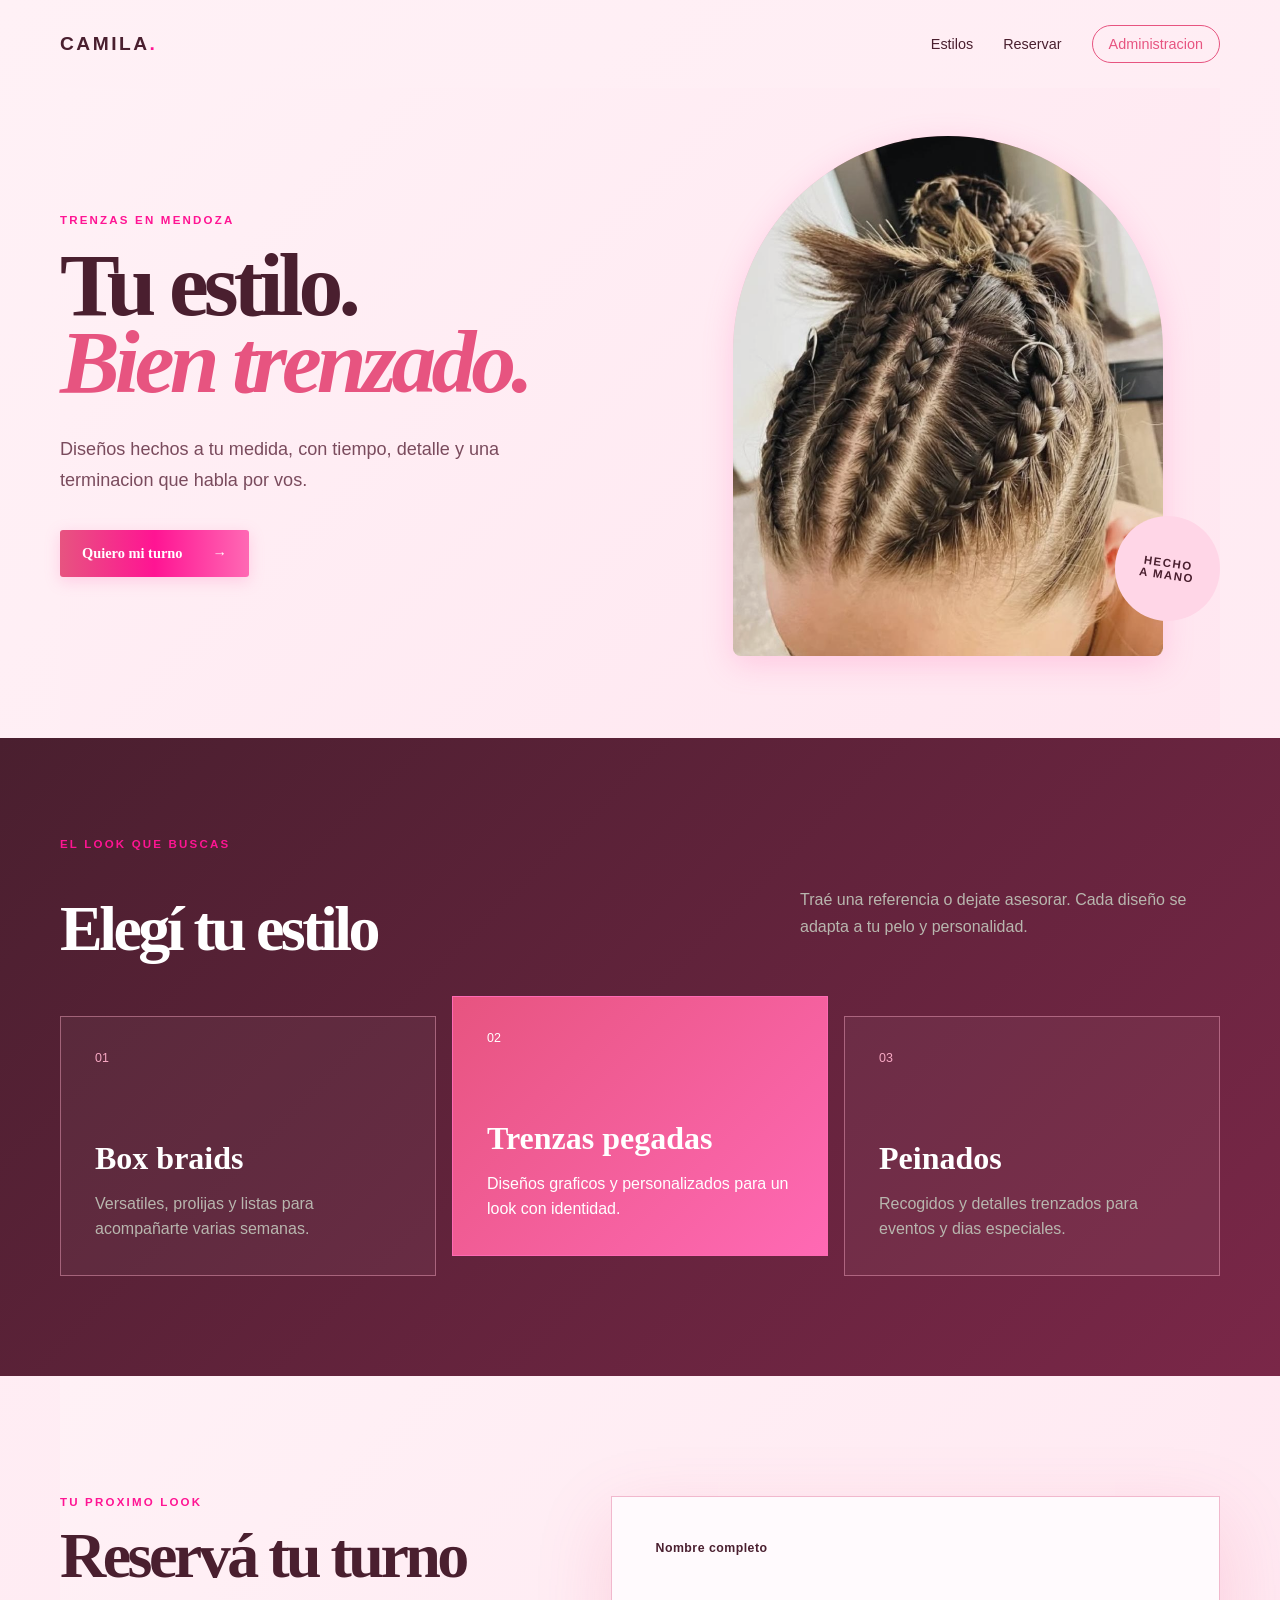
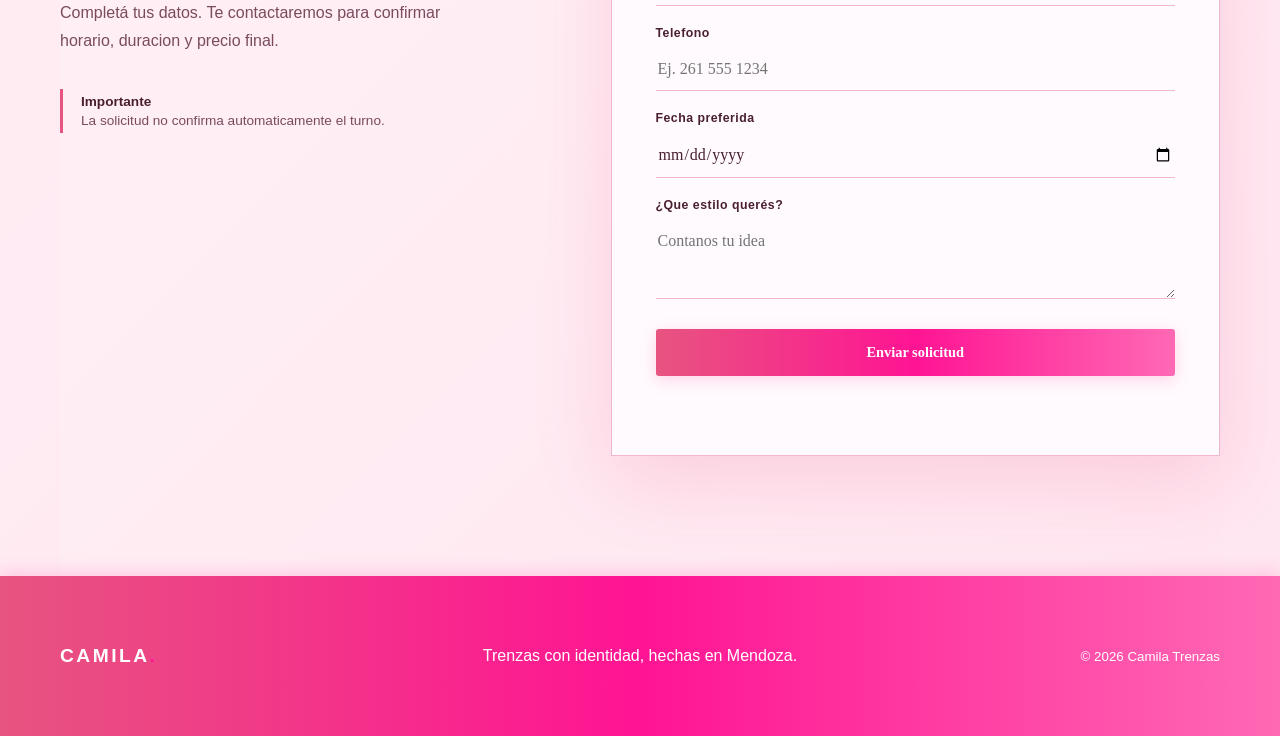
==== src/main/resources/static/index.html @ 9555f53b "Initial commit: Spring Boot application with authentication and reservations" ====
<!doctype html>
<html lang="es">
<head>
  <meta charset="utf-8">
  <meta name="viewport" content="width=device-width, initial-scale=1">
  <meta name="description" content="Reservas de trenzas personalizadas en Mendoza">
  <title>Camila Trenzas | Tu estilo, trenzado</title>
  <link rel="stylesheet" href="assets/app.css">
</head>
<body>
  <nav class="nav shell" aria-label="Navegacion principal">
    <a class="brand" href="index.html">CAMILA<span>.</span></a>
    <div class="nav-links"><a href="#estilos">Estilos</a><a href="#reserva">Reservar</a><a class="nav-admin" href="login.html">Administracion</a></div>
  </nav>
  <main>
    <section class="hero shell">
      <div class="hero-copy"><p class="eyebrow">TRENZAS EN MENDOZA</p><h1>Tu estilo.<br><em>Bien trenzado.</em></h1>
        <p class="lede">Diseños hechos a tu medida, con tiempo, detalle y una terminacion que habla por vos.</p>
        <a class="button" href="#reserva">Quiero mi turno <span aria-hidden="true">→</span></a>
      </div>
      <div class="hero-art"><div class="arch"><img src="assets/img/trenzas.jpeg" alt="Modelo con trenzas"></div><span class="stamp">HECHO<br>A MANO</span></div>
    </section>
    <section id="estilos" class="styles-section"><div class="shell"><p class="eyebrow">EL LOOK QUE BUSCAS</p><div class="section-heading"><h2>Elegí tu estilo</h2><p>Traé una referencia o dejate asesorar. Cada diseño se adapta a tu pelo y personalidad.</p></div>
      <div class="style-grid">
        <article class="style-card"><span>01</span><h3>Box braids</h3><p>Versatiles, prolijas y listas para acompañarte varias semanas.</p></article>
        <article class="style-card featured"><span>02</span><h3>Trenzas pegadas</h3><p>Diseños graficos y personalizados para un look con identidad.</p></article>
        <article class="style-card"><span>03</span><h3>Peinados</h3><p>Recogidos y detalles trenzados para eventos y dias especiales.</p></article>
      </div></div>
    </section>
    <section id="reserva" class="booking shell">
      <div><p class="eyebrow">TU PROXIMO LOOK</p><h2>Reservá tu turno</h2><p>Completá tus datos. Te contactaremos para confirmar horario, duracion y precio final.</p><div class="booking-note"><strong>Importante</strong><span>La solicitud no confirma automaticamente el turno.</span></div></div>
      <form id="booking-form" class="form-card" novalidate>
        <label>Nombre completo<input name="nombre" autocomplete="name" minlength="2" maxlength="80" required></label>
        <label>Telefono<input name="telefono" type="tel" autocomplete="tel" minlength="8" maxlength="25" placeholder="Ej. 261 555 1234" required></label>
        <label>Fecha preferida<input name="fechaReserva" type="date" required></label>
        <label>¿Que estilo querés?<textarea name="tipoTrenza" minlength="3" maxlength="120" rows="3" placeholder="Contanos tu idea" required></textarea></label>
        <button class="button" type="submit">Enviar solicitud</button><p id="booking-status" class="status" role="status"></p>
      </form>
    </section>
  </main>
  <footer><div class="shell"><a class="brand" href="/">CAMILA<span>.</span></a><p>Trenzas con identidad, hechas en Mendoza.</p><small>© 2026 Camila Trenzas</small></div></footer>
  <script src="assets/api.js"></script><script src="assets/home.js"></script>
</body>
</html>
---- src/main/resources/static/assets/app.css ----
:root {
    --ink: #4a1f2f;
    --paper: #fff1f6;
    --cream: #fffafd;
    --coral: #e75480;
    --pink: #f8a9c4;
    --lime: #ffd6e7;
    --line: #f1b8cd;
    --muted: #7a4b5d;
    --shadow: 0 24px 70px rgba(231, 84, 128, .18);
}
*{box-sizing:border-box}html{scroll-behavior:smooth}body{margin:0;background:var(--paper);color:var(--ink);font-family:'DM Sans',Arial,sans-serif}a{color:inherit}.shell{width:min(1160px,calc(100% - 40px));margin-inline:auto}.nav{height:88px;display:flex;align-items:center;justify-content:space-between}.brand{font-weight:800;letter-spacing:.13em;text-decoration:none;font-size:1.2rem}.brand span{color:var(--coral)}.nav-links{display:flex;align-items:center;gap:30px}.nav-links a{text-decoration:none;font-size:.9rem}.nav-admin{border:1px solid var(--ink);padding:10px 16px;border-radius:50px}.hero{min-height:650px;display:grid;grid-template-columns:1fr 1fr;align-items:center;gap:70px;padding-block:45px 80px}.eyebrow{font-size:.72rem;font-weight:700;letter-spacing:.19em;color:var(--coral);margin:0 0 20px}.hero h1,.booking h2,.section-heading h2,.auth-card h1,.admin-title h1{font-family:'Playfair Display',Georgia,serif;font-size:clamp(3.8rem,7vw,6.7rem);line-height:.86;letter-spacing:-.055em;margin:0}.hero h1 em{color:var(--coral);font-weight:700}.lede{font-size:1.13rem;line-height:1.7;color:var(--muted);max-width:510px;margin:34px 0}.button{display:inline-flex;justify-content:center;align-items:center;gap:30px;background:var(--ink);color:white;border:0;border-radius:3px;padding:15px 22px;font:600 .9rem 'DM Sans';text-decoration:none;cursor:pointer}.button:hover{background:var(--coral)}button:disabled{opacity:.55;cursor:wait}.hero-art{position:relative;display:flex;justify-content:center}.arch{height:520px;width:min(430px,100%);overflow:hidden;border-radius:220px 220px 8px 8px;background:var(--pink)}.arch img{width:100%;height:100%;object-fit:cover;filter:saturate(.75) contrast(.95)}.stamp{position:absolute;right:0;bottom:35px;width:105px;height:105px;border-radius:50%;background:var(--lime);display:grid;place-items:center;text-align:center;font-size:.72rem;font-weight:800;letter-spacing:.13em;transform:rotate(8deg)}
.styles-section{background:var(--ink);color:white;padding:100px 0}.section-heading{display:flex;justify-content:space-between;align-items:end;gap:40px}.section-heading h2,.booking h2{font-size:clamp(3rem,5vw,5rem)}.section-heading p{color:#b8b6ae;max-width:420px;line-height:1.7}.style-grid{display:grid;grid-template-columns:repeat(3,1fr);gap:16px;margin-top:60px}.style-card{border:1px solid #494941;padding:34px;min-height:260px;display:flex;flex-direction:column;justify-content:end}.style-card span{margin-bottom:auto;color:var(--pink);font-size:.78rem}.style-card h3{font:700 2rem 'Playfair Display';margin:0 0 15px}.style-card p{color:#b8b6ae;line-height:1.55;margin:0}.style-card.featured{background:var(--coral);border-color:var(--coral);transform:translateY(-20px)}.style-card.featured p,.style-card.featured span{color:white}.booking{padding-block:120px;display:grid;grid-template-columns:.85fr 1.15fr;gap:100px;align-items:start}.booking>div>p:not(.eyebrow){line-height:1.7;color:var(--muted);max-width:400px}.booking-note{border-left:3px solid var(--coral);padding:5px 0 5px 18px;margin-top:35px;display:flex;flex-direction:column;font-size:.85rem}.booking-note span{color:var(--muted);margin-top:4px}.form-card,.auth-card{background:var(--cream);padding:44px;box-shadow:var(--shadow)}label{display:flex;flex-direction:column;gap:8px;font-size:.77rem;font-weight:700;letter-spacing:.04em;margin-bottom:20px}input,textarea{width:100%;border:0;border-bottom:1px solid var(--line);background:transparent;padding:12px 2px;font:400 1rem 'DM Sans';color:var(--ink);outline:none}input:focus,textarea:focus{border-color:var(--coral)}textarea{resize:vertical}.form-card .button,.auth-card .button{width:100%;margin-top:10px}.status{min-height:20px;margin:15px 0 0;font-size:.84rem}.status.error{color:#b82828}.status.success{color:#286c49}footer{background:#dfd7ca;padding:55px 0}footer .shell{display:grid;grid-template-columns:1fr 2fr 1fr;align-items:center}footer p{text-align:center;color:var(--muted)}footer small{text-align:right;color:var(--muted)}
.auth-page{background:var(--ink);min-height:100vh}.auth-layout{width:min(1050px,calc(100% - 40px));min-height:100vh;margin:auto;display:grid;grid-template-columns:1fr minmax(320px,470px);align-items:center;gap:90px}.brand.dark{color:white;align-self:start;margin-top:40px}.auth-card{grid-column:2;grid-row:1;padding:55px}.auth-card h1{font-size:4rem}.auth-card>p:not(.eyebrow){color:var(--muted);margin-bottom:35px}.back-link{display:block;text-align:center;margin-top:28px;color:var(--muted);font-size:.85rem;text-decoration:none}
.admin-page{background:#eeeae2;min-height:100vh}.admin-header{height:76px;padding:0 max(25px,calc((100% - 1200px)/2));background:var(--ink);display:flex;align-items:center;justify-content:space-between;color:white}.admin-account{display:flex;align-items:center;gap:12px;font-size:.84rem}.account-dot{width:8px;height:8px;border-radius:50%;background:var(--lime);box-shadow:0 0 0 4px rgba(217,230,139,.12)}.text-button{border:0;background:transparent;color:inherit;font:600 .82rem 'DM Sans';cursor:pointer;text-decoration:underline;text-underline-offset:4px}.text-button.light{margin-left:12px;color:#d8d6cf}.admin-main{width:min(1200px,calc(100% - 40px));margin:56px auto 90px}.admin-title{display:flex;align-items:end;justify-content:space-between;gap:40px;margin-bottom:38px}.admin-title h1{font-size:4.8rem}.admin-intro{max-width:530px;color:var(--muted);line-height:1.55;margin:20px 0 0}.admin-primary{min-width:190px}.admin-primary span{font-size:1.25rem;line-height:0}.admin-summary{display:grid;grid-template-columns:repeat(3,1fr);border:1px solid var(--line);background:var(--cream);margin-bottom:28px}.admin-summary article{min-height:150px;padding:26px 30px;display:flex;flex-direction:column;border-right:1px solid var(--line)}.admin-summary article:last-child{border:0}.admin-summary article>span{font-size:.7rem;font-weight:700;letter-spacing:.13em;text-transform:uppercase;color:var(--muted)}.admin-summary strong{font:700 2.6rem 'Playfair Display',Georgia,serif;margin:auto 0 2px}.admin-summary small{color:var(--muted)}.admin-summary .summary-security{background:var(--pink)}.summary-security strong{font-size:1.8rem}.summary-security button{border:0;background:none;padding:0;text-align:left;font:700 .8rem 'DM Sans';cursor:pointer;width:max-content}.reservations-section{background:var(--cream);border:1px solid var(--line)}.section-bar{padding:26px 28px;display:flex;align-items:end;justify-content:space-between;gap:30px;border-bottom:1px solid var(--line)}.section-bar h2{font:700 1.8rem 'Playfair Display';margin:0 0 5px}.section-bar p{color:var(--muted);margin:0;font-size:.86rem}.toolbar{display:flex;align-items:end;gap:10px}.toolbar label{margin:0;gap:5px}.toolbar label span{font-size:.67rem;text-transform:uppercase;letter-spacing:.08em;color:var(--muted)}.toolbar input{border:1px solid var(--line);background:white;padding:10px 11px;min-width:145px}.secondary-button,.clear-button,.delete-button,.danger-button{font:700 .78rem 'DM Sans';cursor:pointer;border-radius:3px}.secondary-button{border:1px solid var(--ink);background:var(--ink);color:white;padding:11px 18px}.clear-button{border:1px solid var(--line);background:transparent;padding:11px 16px;color:var(--ink)}.secondary-button:hover{background:var(--coral);border-color:var(--coral)}.clear-button:hover{border-color:var(--ink)}.table-card{padding:0}.table-wrap{overflow:auto}table{width:100%;border-collapse:collapse}th,td{text-align:left;padding:19px 22px;border-bottom:1px solid #e6e1d8;white-space:nowrap}th{font-size:.67rem;letter-spacing:.12em;text-transform:uppercase;color:var(--muted);background:#faf8f2}td{font-size:.9rem}.client-cell{font-weight:700}.action-cell{text-align:right}.delete-button{border:1px solid #e7c2bb;background:#fff8f6;color:#a43725;padding:8px 12px}.delete-button:hover{background:#a43725;color:white;border-color:#a43725}.empty{text-align:center;padding:65px;color:var(--muted)}.empty-state{text-align:center;padding:70px 20px;color:var(--muted)}.empty-state span{display:grid;place-items:center;width:50px;height:50px;border-radius:50%;background:#eee9df;margin:0 auto 15px;font:700 1.3rem 'Playfair Display'}.empty-state h3{font:700 1.5rem 'Playfair Display';color:var(--ink);margin:0 0 7px}.empty-state p{margin:0}.hidden{display:none!important}.sr-only{position:absolute;width:1px;height:1px;padding:0;margin:-1px;overflow:hidden;clip:rect(0,0,0,0);white-space:nowrap;border:0}
.admin-dialog{width:min(680px,calc(100% - 30px));max-height:calc(100vh - 40px);overflow:auto;border:0;border-radius:6px;padding:0;background:var(--cream);color:var(--ink);box-shadow:0 35px 100px rgba(0,0,0,.28)}.admin-dialog::backdrop{background:rgba(23,23,20,.7);backdrop-filter:blur(4px)}.dialog-heading{padding:34px 38px 28px;display:flex;justify-content:space-between;gap:25px;border-bottom:1px solid var(--line)}.dialog-heading .eyebrow{margin-bottom:10px}.dialog-heading h2,.confirm-dialog h2{font:700 2.3rem 'Playfair Display',Georgia,serif;margin:0}.dialog-heading p:not(.eyebrow){margin:8px 0 0;color:var(--muted);font-size:.9rem}.dialog-close{border:0;background:#eee9df;border-radius:50%;width:36px;height:36px;flex:0 0 36px;font-size:1.5rem;line-height:1;cursor:pointer}.dialog-close:hover{background:var(--pink)}.dialog-form{padding:30px 38px 36px}.form-grid{display:grid;grid-template-columns:1fr 1fr;gap:4px 22px}.dialog-form label{margin-bottom:20px}.dialog-form label>span{font-size:.72rem;text-transform:uppercase;letter-spacing:.07em;color:var(--muted)}.dialog-form input{border:1px solid var(--line);background:white;border-radius:3px;padding:13px 12px}.dialog-form input:focus{border-color:var(--coral);box-shadow:0 0 0 3px rgba(239,106,76,.1)}.dialog-actions{display:flex;justify-content:flex-end;gap:10px;margin-top:25px}.dialog-actions .button{min-width:170px}.password-dialog{width:min(560px,calc(100% - 30px))}.password-field>div{position:relative}.password-field input{padding-right:75px}.show-password{position:absolute;right:9px;top:50%;transform:translateY(-50%);border:0;background:none;color:var(--coral);font:700 .74rem 'DM Sans';cursor:pointer}.strength{margin:-7px 0 18px}.strength>div{height:5px;border-radius:5px;background:#e7e2d8;overflow:hidden}.strength>div span{display:block;width:0;height:100%;background:#b73c2d;transition:width .2s,background .2s}.strength>div span[data-score="3"],.strength>div span[data-score="4"]{background:#d09c36}.strength>div span[data-score="5"]{background:#3f8b61}.strength p{font-size:.75rem;color:var(--muted);margin:7px 0}.password-rules{display:grid;grid-template-columns:1fr 1fr;gap:7px 15px;list-style:none;padding:14px 16px;margin:0;background:#f3efe7;border-radius:3px}.password-rules li{font-size:.75rem;color:var(--muted)}.password-rules li::before{content:'○';display:inline-block;margin-right:7px}.password-rules li.valid{color:#357653}.password-rules li.valid::before{content:'✓'}.confirm-dialog{width:min(460px,calc(100% - 30px));padding:38px;text-align:center}.danger-mark{display:grid;place-items:center;margin:0 auto 20px;width:52px;height:52px;border-radius:50%;background:#f6d8d2;color:#a43725;font:700 1.5rem 'Playfair Display'}.confirm-dialog p{line-height:1.6;color:var(--muted)}.confirm-dialog .dialog-actions{justify-content:center}.danger-button{border:0;background:#a43725;color:white;padding:12px 18px}.danger-button:hover{background:#81291c}.toast{position:fixed;right:25px;bottom:25px;z-index:20;max-width:360px;padding:15px 20px;background:var(--ink);color:white;border-radius:4px;box-shadow:var(--shadow);font-size:.86rem;transform:translateY(25px);opacity:0;pointer-events:none;transition:.2s}.toast.visible{transform:none;opacity:1}.toast.error{background:#a43725}
@media(max-width:850px){.hero{grid-template-columns:1fr;padding-top:60px}.hero-art{grid-row:1}.arch{height:430px}.styles-section{padding:75px 0}.section-heading,.booking{display:block}.style-grid{grid-template-columns:1fr}.style-card.featured{transform:none}.booking>div{margin-bottom:45px}.auth-layout{display:block;padding-top:30px}.auth-card{margin:70px auto;max-width:470px}.admin-summary{grid-template-columns:1fr 1fr}.admin-summary .summary-security{grid-column:1/-1}.admin-summary article:nth-child(2){border-right:0}.section-bar{display:block}.toolbar{margin-top:20px;flex-wrap:wrap}.toolbar label{flex:1}.toolbar input{min-width:0}.section-bar>div:first-child{margin-bottom:4px}footer .shell{grid-template-columns:1fr;text-align:center;gap:14px}footer small{text-align:center}}
@media(max-width:620px){.shell,.admin-main{width:min(100% - 24px,1160px)}.nav-links a:not(.nav-admin){display:none}.hero{gap:35px}.hero h1{font-size:3.7rem}.arch{height:360px}.booking{padding-block:75px}.form-card,.auth-card{padding:28px}.admin-header{padding-inline:15px}.admin-account #admin-name,.account-dot{display:none}.admin-title{display:block}.admin-title h1{font-size:3.6rem}.admin-title .button{margin-top:28px;width:100%}.admin-summary{grid-template-columns:1fr}.admin-summary article,.admin-summary article:nth-child(2){border-right:0;border-bottom:1px solid var(--line)}.admin-summary .summary-security{grid-column:auto}.toolbar label{width:100%;flex:auto}.toolbar .secondary-button,.toolbar .clear-button{flex:1}.section-bar{padding:22px 18px}table,tbody,tr,td{display:block}thead{display:none}tbody{padding:8px 14px}tr{padding:15px 0;border-bottom:1px solid var(--line)}td{display:flex;justify-content:space-between;gap:20px;padding:7px 4px;border:0;white-space:normal;text-align:right}td::before{content:attr(data-label);color:var(--muted);font-size:.68rem;letter-spacing:.08em;text-transform:uppercase;text-align:left}.action-cell{justify-content:flex-end;padding-top:12px}.action-cell::before{display:none}.delete-button{width:100%}.form-grid{grid-template-columns:1fr}.dialog-heading{padding:27px 24px 22px}.dialog-heading h2{font-size:1.9rem}.dialog-form{padding:24px}.dialog-actions{flex-direction:column-reverse}.dialog-actions button,.dialog-actions .button{width:100%}.password-rules{grid-template-columns:1fr}.confirm-dialog{padding:30px 24px}.toast{left:15px;right:15px;bottom:15px;max-width:none}}

/* Tema rosa - Trenzas Camila */

body {
    background: linear-gradient(135deg, #fff1f6, #ffe6f0);
    color: var(--ink);
}

.nav {
    background: transparent;
}

.brand span {
    color: #ff1493;
}

.nav-admin {
    border-color: #e75480;
    color: #e75480;
}

.nav-admin:hover {
    background-color: #e75480;
    color: white;
}

.hero {
    background: linear-gradient(135deg, #fff1f6, #ffe6f0);
}

.eyebrow {
    color: #ff1493;
}

.hero h1 em {
    color: #e75480;
}

.button {
    background: linear-gradient(90deg, #e75480, #ff1493, #ff69b4);
    color: white;
    box-shadow: 0 4px 15px rgba(255, 105, 180, 0.25);
}

.button:hover {
    background: linear-gradient(90deg, #c2185b, #e75480);
}

.arch {
    background: linear-gradient(135deg, #f8a9c4, #ffe6f0);
    box-shadow: 0 8px 30px rgba(255, 105, 180, 0.25);
}

.stamp {
    background: #ffd6e7;
    color: #4a1f2f;
}

.styles-section {
    background: linear-gradient(135deg, #4a1f2f, #7a2748);
    color: white;
}

.style-card {
    border-color: rgba(248, 169, 196, 0.45);
    background: rgba(255, 255, 255, 0.04);
}

.style-card span {
    color: #f8a9c4;
}

.style-card.featured {
    background: linear-gradient(135deg, #e75480, #ff69b4);
    border-color: #ff69b4;
}

.booking {
    background: linear-gradient(135deg, #fff1f6, #ffe6f0);
}

.booking-note {
    border-left-color: #e75480;
}

.form-card,
.auth-card {
    background: #fffafd;
    border: 1px solid #f1b8cd;
    box-shadow: 0 24px 70px rgba(231, 84, 128, .18);
}

input,
textarea {
    border-bottom-color: #f1b8cd;
    color: #4a1f2f;
}

input:focus,
textarea:focus {
    border-color: #ff1493;
}

.status.error {
    color: #c2185b;
}

.status.success {
    color: #b03060;
}

footer {
    background: linear-gradient(90deg, #e75480, #ff1493, #ff69b4);
    color: white;
    box-shadow: 0 -4px 15px rgba(255, 105, 180, 0.25);
}

footer p,
footer small {
    color: white;
}

/* Login */

.auth-page {
    background: linear-gradient(135deg, #4a1f2f, #7a2748);
}

.brand.dark {
    color: white;
}

.back-link {
    color: #7a4b5d;
}

/* Admin */

.admin-page {
    background: linear-gradient(135deg, #fff1f6, #ffe6f0);
}

.admin-header {
    background: linear-gradient(90deg, #4a1f2f, #7a2748);
}

.account-dot {
    background: #ff69b4;
    box-shadow: 0 0 0 4px rgba(255, 105, 180, .18);
}

.admin-summary {
    background: #fffafd;
    border-color: #f1b8cd;
}

.admin-summary article {
    border-right-color: #f1b8cd;
}

.admin-summary .summary-security {
    background: linear-gradient(135deg, #f8a9c4, #ffd6e7);
}

.reservations-section {
    background: #fffafd;
    border-color: #f1b8cd;
}

.section-bar {
    border-bottom-color: #f1b8cd;
}

.toolbar input {
    border-color: #f1b8cd;
    background: #fff7fa;
}

.secondary-button {
    background: #e75480;
    border-color: #e75480;
}

.secondary-button:hover {
    background: #c2185b;
    border-color: #c2185b;
}

.clear-button {
    border-color: #f1b8cd;
    color: #4a1f2f;
}

.clear-button:hover {
    border-color: #e75480;
    color: #e75480;
}

th {
    background: #fff1f6;
}

th,
td {
    border-bottom-color: #f1b8cd;
}

.delete-button {
    border-color: #f3b6ca;
    background: #fff1f6;
    color: #c2185b;
}

.delete-button:hover {
    background: #c2185b;
    color: white;
    border-color: #c2185b;
}

.empty-state span {
    background: #ffe6f0;
}

.admin-dialog {
    background: #fffafd;
    color: #4a1f2f;
}

.dialog-heading {
    border-bottom-color: #f1b8cd;
}

.dialog-close {
    background: #ffe6f0;
}

.dialog-close:hover {
    background: #f8a9c4;
}

.dialog-form input {
    border-color: #f1b8cd;
    background: #fff7fa;
}

.dialog-form input:focus {
    border-color: #ff1493;
    box-shadow: 0 0 0 3px rgba(255, 105, 180, .18);
}

.show-password {
    color: #e75480;
}

.password-rules {
    background: #fff1f6;
}

.toast {
    background: #4a1f2f;
}

.toast.error {
    background: #c2185b;
}

.danger-button {
    background: #c2185b;
}

.danger-button:hover {
    background: #8f1743;
}
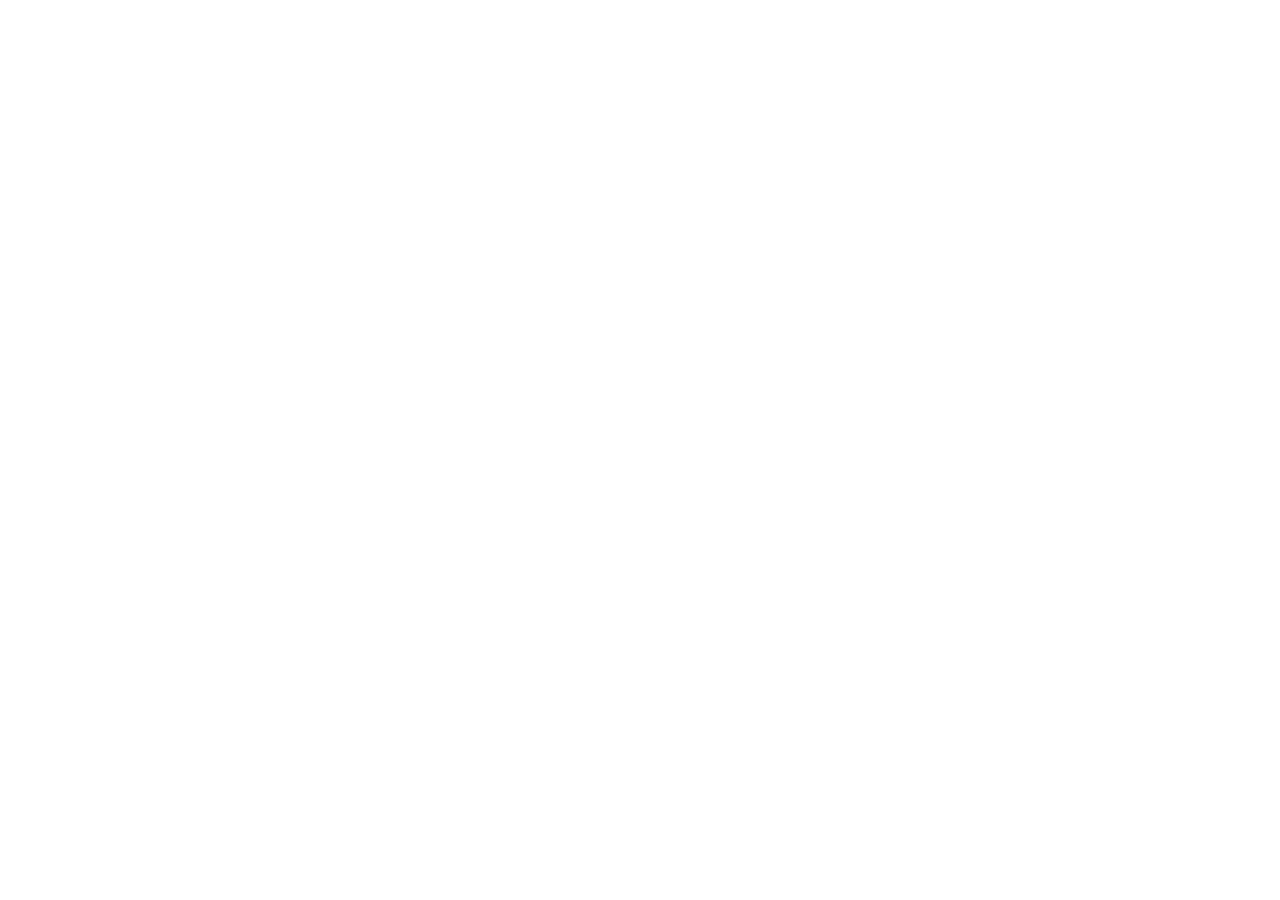
==== commit ef72b0f4: "feat: catalog management, monthly billing, email/whatsapp reminders, separate admin login and React " ====
--- a/src/main/resources/static/index.html
+++ b/src/main/resources/static/index.html
@@ -1,44 +1,54 @@
-<!doctype html>
+<!DOCTYPE html>
 <html lang="es">
 <head>
-  <meta charset="utf-8">
-  <meta name="viewport" content="width=device-width, initial-scale=1">
-  <meta name="description" content="Reservas de trenzas personalizadas en Mendoza">
-  <title>Camila Trenzas | Tu estilo, trenzado</title>
-  <link rel="stylesheet" href="assets/app.css">
+    <meta charset="UTF-8">
+    <meta name="viewport" content="width=device-width, initial-scale=1.0">
+    <title>Trenzas Camila | Reservas y Catálogo de Trenzas</title>
+    <link rel="icon" href="data:image/svg+xml,<svg xmlns=%22http://www.w3.org/2000/svg%22 viewBox=%220 0 100 100%22><text y=%22.9em%22 font-size=%2290%22>🌸</text></svg>">
+    <!-- Tailwind CSS -->
+    <script src="https://cdn.tailwindcss.com"></script>
+    <script>
+        tailwind.config = {
+            theme: {
+                extend: {
+                    colors: {
+                        rosa: {
+                            50: '#fdf2f8',
+                            100: '#fce7f3',
+                            200: '#fbcfe8',
+                            300: '#f472b6',
+                            400: '#e879f9',
+                            500: '#ec4899',
+                            600: '#db2777',
+                            700: '#be185d',
+                            800: '#9d174d',
+                            900: '#831843'
+                        }
+                    }
+                }
+            }
+        }
+    </script>
+    <!-- Fonts -->
+    <link rel="preconnect" href="https://fonts.googleapis.com">
+    <link rel="preconnect" href="https://fonts.gstatic.com" crossorigin>
+    <link href="https://fonts.googleapis.com/css2?family=Plus+Jakarta+Sans:wght@300;400;500;600;700&family=Playfair+Display:ital,wght@0,600;0,700;1,400&display=swap" rel="stylesheet">
+    <style>
+        body { font-family: 'Plus Jakarta Sans', sans-serif; }
+        .font-serif-custom { font-family: 'Playfair Display', serif; }
+    </style>
+    <!-- React & ReactDOM -->
+    <script crossorigin src="https://unpkg.com/react@18/umd/react.production.min.js"></script>
+    <script crossorigin src="https://unpkg.com/react-dom@18/umd/react-dom.production.min.js"></script>
+    <!-- Babel for JSX -->
+    <script src="https://unpkg.com/@babel/standalone/babel.min.js"></script>
+    <!-- Lucide Icons -->
+    <script src="https://unpkg.com/lucide@latest"></script>
 </head>
-<body>
-  <nav class="nav shell" aria-label="Navegacion principal">
-    <a class="brand" href="index.html">CAMILA<span>.</span></a>
-    <div class="nav-links"><a href="#estilos">Estilos</a><a href="#reserva">Reservar</a><a class="nav-admin" href="login.html">Administracion</a></div>
-  </nav>
-  <main>
-    <section class="hero shell">
-      <div class="hero-copy"><p class="eyebrow">TRENZAS EN MENDOZA</p><h1>Tu estilo.<br><em>Bien trenzado.</em></h1>
-        <p class="lede">Diseños hechos a tu medida, con tiempo, detalle y una terminacion que habla por vos.</p>
-        <a class="button" href="#reserva">Quiero mi turno <span aria-hidden="true">→</span></a>
-      </div>
-      <div class="hero-art"><div class="arch"><img src="assets/img/trenzas.jpeg" alt="Modelo con trenzas"></div><span class="stamp">HECHO<br>A MANO</span></div>
-    </section>
-    <section id="estilos" class="styles-section"><div class="shell"><p class="eyebrow">EL LOOK QUE BUSCAS</p><div class="section-heading"><h2>Elegí tu estilo</h2><p>Traé una referencia o dejate asesorar. Cada diseño se adapta a tu pelo y personalidad.</p></div>
-      <div class="style-grid">
-        <article class="style-card"><span>01</span><h3>Box braids</h3><p>Versatiles, prolijas y listas para acompañarte varias semanas.</p></article>
-        <article class="style-card featured"><span>02</span><h3>Trenzas pegadas</h3><p>Diseños graficos y personalizados para un look con identidad.</p></article>
-        <article class="style-card"><span>03</span><h3>Peinados</h3><p>Recogidos y detalles trenzados para eventos y dias especiales.</p></article>
-      </div></div>
-    </section>
-    <section id="reserva" class="booking shell">
-      <div><p class="eyebrow">TU PROXIMO LOOK</p><h2>Reservá tu turno</h2><p>Completá tus datos. Te contactaremos para confirmar horario, duracion y precio final.</p><div class="booking-note"><strong>Importante</strong><span>La solicitud no confirma automaticamente el turno.</span></div></div>
-      <form id="booking-form" class="form-card" novalidate>
-        <label>Nombre completo<input name="nombre" autocomplete="name" minlength="2" maxlength="80" required></label>
-        <label>Telefono<input name="telefono" type="tel" autocomplete="tel" minlength="8" maxlength="25" placeholder="Ej. 261 555 1234" required></label>
-        <label>Fecha preferida<input name="fechaReserva" type="date" required></label>
-        <label>¿Que estilo querés?<textarea name="tipoTrenza" minlength="3" maxlength="120" rows="3" placeholder="Contanos tu idea" required></textarea></label>
-        <button class="button" type="submit">Enviar solicitud</button><p id="booking-status" class="status" role="status"></p>
-      </form>
-    </section>
-  </main>
-  <footer><div class="shell"><a class="brand" href="/">CAMILA<span>.</span></a><p>Trenzas con identidad, hechas en Mendoza.</p><small>© 2026 Camila Trenzas</small></div></footer>
-  <script src="assets/api.js"></script><script src="assets/home.js"></script>
+<body class="bg-rosa-50 text-gray-800 min-h-screen flex flex-col antialiased">
+    <div id="root"></div>
+
+    <!-- Application React Code -->
+    <script type="text/babel" src="/assets/app.jsx"></script>
 </body>
 </html>
